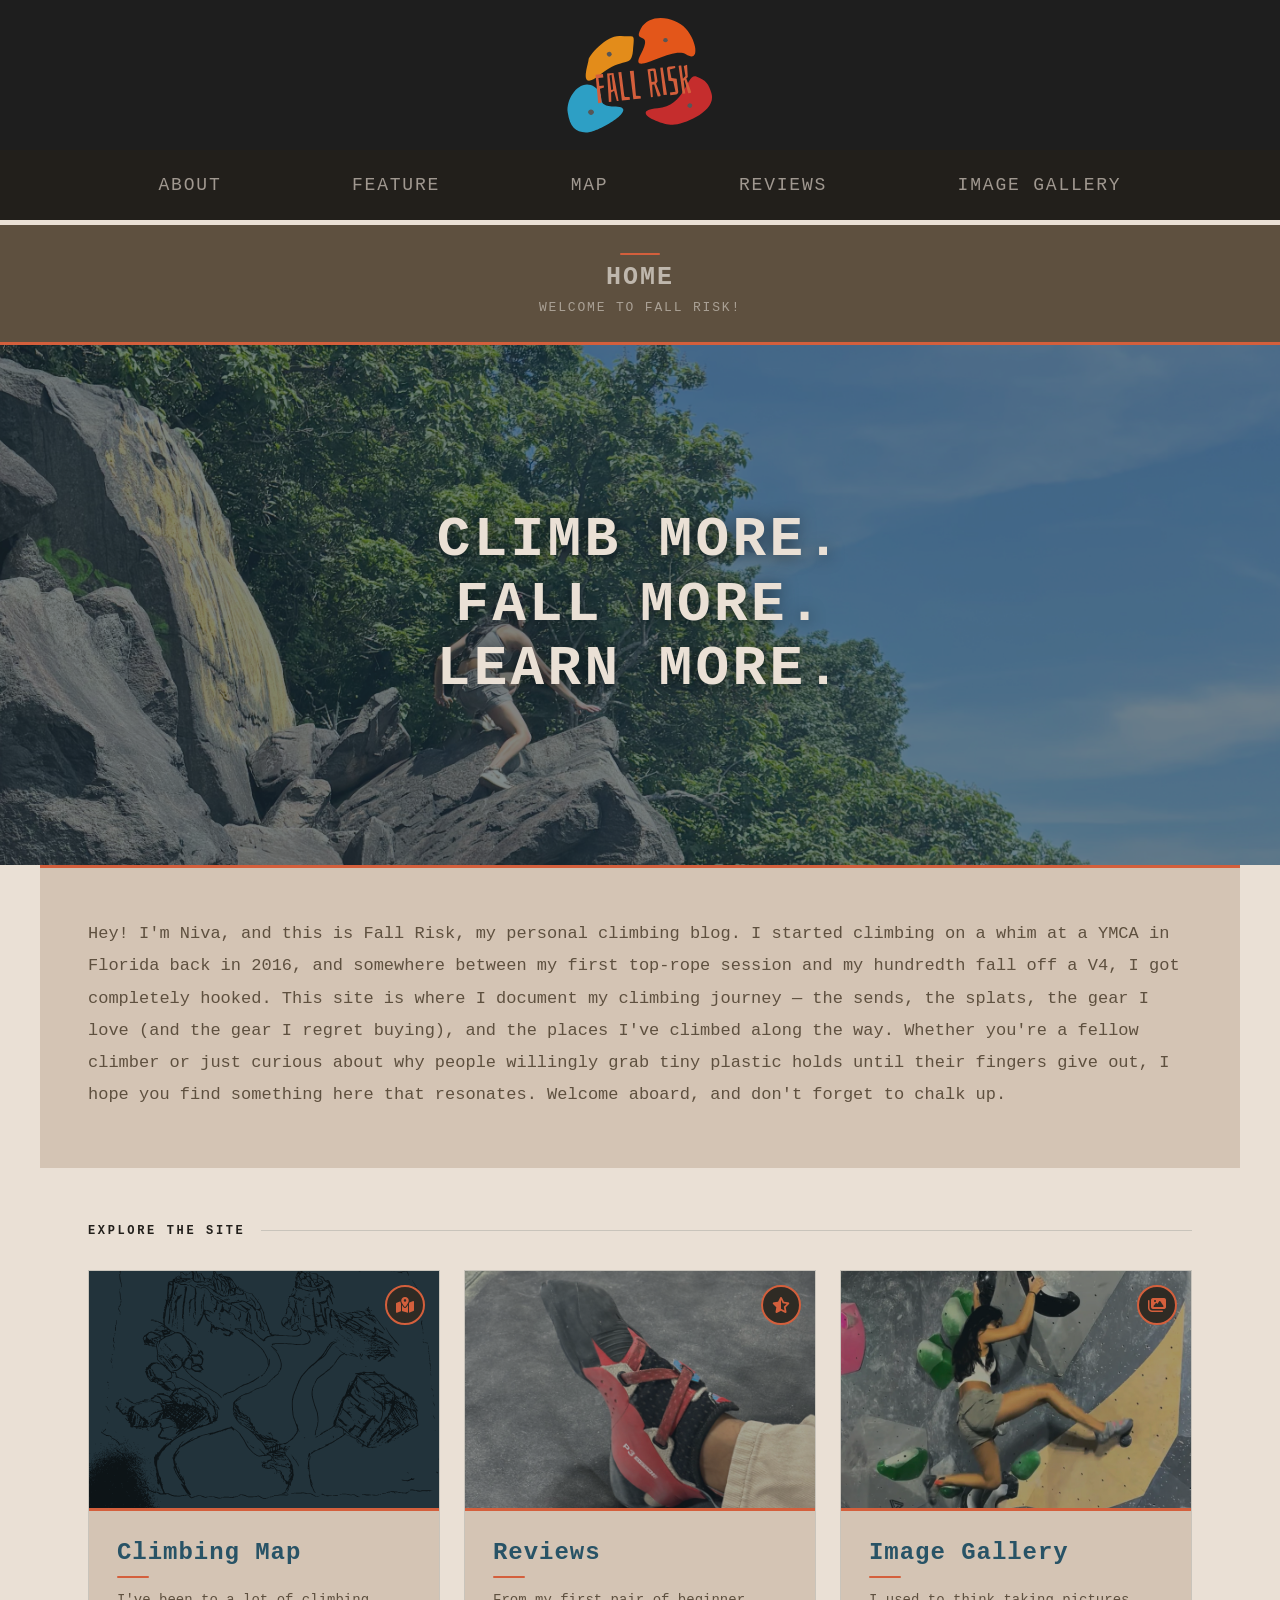
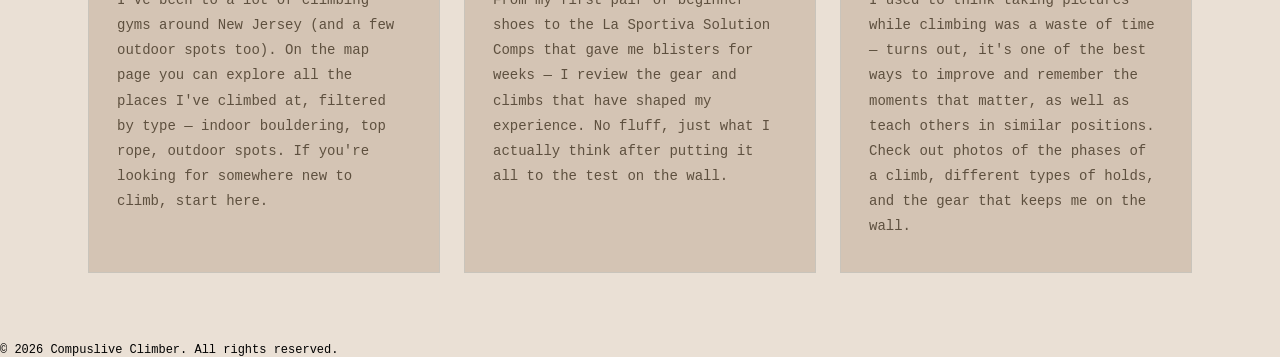
==== projectproject/index.html @ 40d9b735 "Convert embedded repo to normal folder" ====
<!DOCTYPE html>
<html lang="en">

<head>
    <meta charset="UTF-8" />
    <meta name="viewport" content="width=device-width, initial-scale=1.0" />
    <link rel="stylesheet" href="styles.css">
    <link rel="stylesheet" href="https://cdnjs.cloudflare.com/ajax/libs/font-awesome/6.5.1/css/all.min.css">
    <title>Fall Risk</title>
</head>

<body>
    <div class="page-top">

        <div class="block block-logo" style="grid-area: logo">
            <a href="index.html"><img src="imgs/Untitled.svg" alt="Logo" class="logo-img" /></a>
        </div>

        <nav class="nav-bar" style="grid-area: nav;">
            <div class="nav-links">
                <a class="nav-link" href="about.html">About</a>
                <a class="nav-link" href="feature.html">Feature</a>
                <a class="nav-link" href="map.html">Map</a>
                <a class="nav-link" href="reviews.html">Reviews</a>
                <a class="nav-link" href="imagegallery.html">Image Gallery</a>
            </div>
        </nav>

        <div class="block block-header" style="grid-area: header">
            <div class="header-rule"></div>
            <span class="title" style="font-size:25px; opacity:.7;">Home</span>
            <span class="subtitle">Welcome to Fall Risk!</span>
        </div>

    </div>

    <main>
        <section class="home-lead">
            <div class="lead-banner">
                <img src="imgs/homebanner.png" alt="Climbing banner — replace with your own image" />
                <div class="lead-overlay">
                    <h1 class="lead-primary">Climb More.<br>Fall More.<br>Learn More.</h1>
                </div>
            </div>

            <div class="lead-intro">
                <p>
                    Hey! I'm Niva, and this is Fall Risk, my personal climbing blog. I started climbing on a whim
                    at a YMCA in Florida back in 2016, and somewhere between my first top-rope session and my hundredth
                    fall off a V4, I got completely hooked. This site is where I document my climbing journey — the
                    sends,
                    the splats, the gear I love (and the gear I regret buying), and the places I've climbed along the
                    way.
                    Whether you're a fellow climber or just curious about why people willingly grab tiny plastic holds
                    until their fingers give out, I hope you find something here that resonates. Welcome aboard, and
                    don't forget to chalk up.
                </p>
            </div>
        </section>
        <section class="home-showcase">
            <div class="showcase-heading">Explore the Site</div>
            <div class="showcase-grid">

                <a href="map.html" class="showcase-card">
                    <div class="showcase-img-wrap">
                        <img src="imgs/map.svg" alt="Interactive climbing map preview" />
                        <span class="showcase-badge"><i class="fa-solid fa-map-location-dot"></i></span>
                    </div>
                    <div class="showcase-text">
                        <h3>Climbing Map</h3>
                        <div class="showcase-rule"></div>
                        <p>I've been to a lot of climbing gyms around New Jersey (and a few outdoor spots too). On
                            the map page you can explore all the places I've climbed at, filtered by type — indoor
                            bouldering, top rope, outdoor spots. If you're looking for somewhere new to climb, start
                            here.</p>
                    </div>
                </a>
                <a href="reviews.html" class="showcase-card">
                    <div class="showcase-img-wrap">
                        <img src="imgs/shoereview.jpg" alt="Climbing gear reviews preview" />
                        <span class="showcase-badge"><i class="fa-solid fa-star-half-stroke"></i></span>
                    </div>
                    <div class="showcase-text">
                        <h3>Reviews</h3>
                        <div class="showcase-rule"></div>
                        <p>From my first pair of beginner shoes to the La Sportiva Solution Comps that gave me blisters
                            for weeks — I review the gear and climbs that have shaped my experience. No
                            fluff, just what I actually think after putting it all to the test on the wall.</p>
                    </div>
                </a>
                <a href="imagegallery.html" class="showcase-card">
                    <div class="showcase-img-wrap">
                        <img src="imgs/group1-2.jpg" alt="Image gallery preview" />
                        <span class="showcase-badge"><i class="fa-solid fa-images"></i></span>
                    </div>
                    <div class="showcase-text">
                        <h3>Image Gallery</h3>
                        <div class="showcase-rule"></div>
                        <p>I used to think taking pictures while climbing was a waste of time — turns out, it's one of
                            the best ways to improve and remember the moments that matter, as well as teach others in
                            similar positions. Check out photos of the
                            phases of a climb, different types of holds, and the gear that keeps me on the wall.</p>
                    </div>
                </a>
            </div>
        </section>
    </main>
    <footer>
        <p>&copy; 2026 Compuslive Climber. All rights reserved.</p>
    </footer>
</body>

</html>
---- projectproject/styles.css ----
/*universal website stuff - colors and stuff*/
:root {
    --bg: #EAE0D5;
    --border: #c9c4bb;
    --label-color: #7a756c;
    --accent: #d45f3c;

    --block-title-bg: #221f1b;
    --block-logo-bg: #1E1E1E;
    --block-header-bg: #5e503f;
    --block-group-bg: #2F2B24;
    --block-image-bg: #22333B;
    --block-content-bg: #d4c4b4;
    --block-intro-bg: #d0beac57;

    --indoor-boulder: #d45f3c;
    --indoor-toprope: #285366;
    --outdoor-boulder: #7a5c2e;
    --outdoor-toprope: #4a6741;

    --font-mono: 'Courier New', Courier, monospace;
}

/*general*/
*,
*::before,
*::after {
    box-sizing: border-box;
    margin: 0;
    padding: 0;
}

html,
body {
    height: 100%;
}

body {
    background: var(--bg);
    font-family: var(--font-mono);
    font-size: 12px;
}

/* IMAGE GALLERY CSS */
/* grid layout mechanics */
.page {
    display: grid;
    min-height: 100vh;
    grid-template-columns: 1fr;
    grid-template-rows:
        150px
        /* logo */
        75px
        /* nav bar */
        120px
        /* header */
        auto
        /* gallery content wrapper */
        60px;
    /* footer*/

    grid-template-areas:
        "logo    "
        "nav     "
        "header  "
        "gallery "
        "footer  ";
}

.gallery-content {
    grid-area: gallery;
    display: flex;
    flex-direction: column;
    max-width: 1400px;
    width: 100%;
    margin: 0 auto;
}

.gallery-groups {
    display: grid;
    grid-template-columns: 1fr 1fr 1fr;
    min-height: 260px;
}

.gallery-content>.block {
    overflow: visible;
}

.gallery-content>.block-image {
    overflow: hidden;
}

/* section divider between the 3 gallery sections */
.section-divider {
    display: flex;
    align-items: center;
    gap: 16px;
    padding: 28px 48px;
    background: var(--block-group-bg);
    border-top: 3px solid var(--accent);
    border-bottom: 1px solid rgba(255, 255, 255, .07);
    margin-top: 10px;
}

.section-num {
    font-size: 32px;
    color: var(--accent);
    opacity: .7;
    font-family: var(--font-mono);
    line-height: 1;
}

.section-label {
    font-size: 18px;
    letter-spacing: .12em;
    text-transform: uppercase;
    color: #d0cbc4;
    font-family: var(--font-mono);
}

/*data table -- sec1*/
.block-data {
    background: var(--block-intro-bg);
    align-items: flex-start;
    border-top: 3px solid #22333B;
    padding: 30px 40px;
}

.chart-title {
    font-weight: bold;
    width: 100%;
    padding-left: 0px;
}

.chart-title h2 {
    font-size: 28px;
    color: var(--accent);
    font-family: var(--font-mono);
    letter-spacing: .06em;
    padding-bottom: 12px;
    padding-top: 12px;
}

.holdbar {
    width: 100%;
    padding: 24px 30px;
    background-color: rgba(34, 31, 27, 0.069);
    align-items: center;
    border-top: var(--accent) 3px solid;
    border-top-left-radius: 5px;
    border-top-right-radius: 5px;
}

.data-section {
    width: 100%;
    padding-top: 30px;
}

.phase-chart {
    display: flex;
    flex-direction: column;
    gap: 10px;
}

.phase-row {
    display: grid;
    grid-template-columns: 100px 1fr;
    align-items: flex-start;
    justify-content: flex-start;
    gap: 10px;
}

.phase-label {
    font-size: 15px;
    letter-spacing: .1em;
    text-transform: uppercase;
    padding-top: 3px;
    color: #5e503f;
    text-align: right;
}

.bar-group {
    display: flex;
    flex-direction: column;
    gap: 3px;
}

.bar-wrap {
    display: flex;
    align-items: center;
    gap: 12px;
}

.bar-tag {
    font-size: 13px;
    letter-spacing: .1em;
    text-transform: uppercase;
    width: 60px;
    flex-shrink: 0;
}

.bar-tag.mental {
    color: #285366;
    font-weight: bold;
}

.bar-tag.physical {
    color: var(--accent);
    font-weight: bold;
}

.bar-track {
    flex: 1;
    height: 22px;
    background: rgba(94, 80, 63, 0.219);
    border-radius: 2px;
    overflow: hidden;
}

.bar {
    height: 100%;
    width: var(--w);
    border-radius: 2px;
}

.bar-mental {
    background: #285366;
}

.bar-physical {
    background: var(--accent);
}

.bar-val {
    font-size: 15px;
    color: #a09890;
    width: 36px;
    text-align: right;
    flex-shrink: 0;
    font-weight: bold;
}

.chart-legend {
    display: flex;
    align-items: center;
    gap: 14px;
    margin-top: 12px;
    font-size: 15px;
    letter-spacing: .12em;
    text-transform: uppercase;
    color: #7a756c;
    font-weight: bold;
    padding-top: 24px;
}

.legend-dot {
    width: 10px;
    height: 10px;
    border-radius: 1px;
    display: inline-block;
}

.mental-dot {
    background: #285366;
}

.physical-dot {
    background: var(--accent);
}

/*table -- sec2*/
.holdtable {
    width: 100%;
    padding: 24px 30px;
    background-color: rgba(34, 31, 27, 0.069);
    border-top: var(--accent) 3px solid;
    display: grid;
    grid-template-columns: repeat(auto-fit, minmax(220px, 1fr));
    align-items: stretch;
    gap: 14px;
    border-top-left-radius: 5px;
    border-top-right-radius: 5px;
}

.table-cards {
    width: 100%;
    display: flex;
    flex-direction: column;
    box-shadow: -3px 3px 0px #22333b4a;
    overflow: hidden;
}

.card-title {
    font-size: 15px;
    font-weight: bold;
    padding: 12px 14px;
    letter-spacing: .18em;
    text-transform: uppercase;
    color: #faebdb;
    background-color: #285366;
    border-bottom: 3px solid var(--accent);
    flex-shrink: 0;
}

.card-content {
    padding: 12px;
    display: flex;
    flex-direction: column;
    flex: 1;
    background-color: #faebdb;
}

.card-desc {
    font-style: italic;
    font-size: 14px;
    color: #5e503f;
    line-height: 1.7;
    min-height: 72px;
    flex-shrink: 0;
    padding-bottom: 12px;
    margin-bottom: 12px;
    border-bottom: 1px dashed #d45f3c80;
}

.card-content table {
    width: 100%;
    border-collapse: collapse;
}

.card-content tr {
    border-bottom: 1px solid #5e503f18;
}

.card-content tr:last-child {
    border-bottom: none;
}

.card-content table tr td:nth-child(odd) {
    padding: 7px 10px 7px 0;
    color: var(--accent);
    font-size: 12px;
    letter-spacing: .14em;
    text-transform: uppercase;
    font-weight: bold;
    vertical-align: top;
    width: 38%;
}

.card-content tr td:nth-child(even) {
    padding: 7px 0;
    font-size: 14px;
    color: #285366;
    font-weight: bold;
    vertical-align: top;
    line-height: 1.5;
}

.card-content tr:hover {
    background-color: #2853660c;
}

/*data 3*/
.gear-compare {
    padding-top: 30px;
    width: 100%;
    overflow-x: auto;
    border-radius: 2px;
}

.gear-table {
    width: 100%;

    border-collapse: collapse;
    table-layout: fixed;
}

.gear-table thead tr {
    background: rgba(34, 31, 27, .08);
}

.gear-col-head {
    font-size: 15px;
    letter-spacing: .14em;
    text-transform: uppercase;
    color: #5e503f;
    padding: 10px 12px;
    border-left: 1px solid var(--border);
    border-bottom: 1px solid var(--border);
    font-weight: bold;
    text-align: left;
}

.gear-col-head:first-child {
    border-left: none;
    width: 90px;
}

.gear-table tbody tr {
    border-bottom: 1px solid var(--border);
}

.gear-table tbody tr:last-child {
    border-bottom: none;
}

.gear-attr {
    font-size: 15px;
    letter-spacing: .1em;
    text-transform: uppercase;
    color: #7a756c;
    padding: 10px 12px;
    background: rgba(34, 31, 27, .04);
    vertical-align: middle;
    width: 130px;
    font-weight: bold;
}

.gear-cell {
    padding: 10px 12px;
    border-left: 1px solid var(--border);
    vertical-align: middle;
}

.accent-col {
    background: #d45f3c23;
}

.dot-scale {
    display: flex;
    gap: 3px;
    align-items: center;
}

.dot-scale .fa-solid {
    color: var(--accent);
    font-size: 10px;
}

.dot-scale .fa-regular {
    color: #5e503f40;
    font-size: 10px;
}

.gear-text {
    font-size: 14px;
    letter-spacing: .06em;
    color: #5e503f;
    font-weight: bold;
}

/* general block fromatting -- grid  */
.block {
    display: flex;
    flex-direction: column;
    align-items: center;
    justify-content: center;
    gap: 8px;
    position: relative;
    overflow: hidden;
}

.block .subtitle {
    font-size: 13px;
    letter-spacing: .14em;
    text-transform: uppercase;
    opacity: .55;
}

.block .title {
    font-size: 13px;
    letter-spacing: .08em;
    text-transform: uppercase;
    font-weight: bold;
}

/* universal nav bar -- ALL PAGES */
.nav-bar {
    background: var(--block-title-bg);
    color: #e8e3dc;
    display: flex;
    align-items: center;
    justify-content: center;
    padding: 0 28px;
    height: 70px;
    border-bottom: 2px;
    font-family: var(--font-mono);
    font-size: 18px;
    letter-spacing: .10em;
    text-transform: uppercase;
}

.nav-bar .nav-links {
    display: flex;
    width: 100%;
    justify-content: space-evenly;
}

.nav-bar .nav-link {
    color: #a09890;
    text-decoration: none;
    transition: color .15s;
}

.nav-bar .nav-link:hover {
    color: var(--accent);
}

/* logo -- ALL PAGES*/
.block-logo {
    background: var(--block-logo-bg);
}

.block-logo a {
    display: flex;
    align-items: center;
    justify-content: center;
    width: 100%;
    height: 100%;
}

.logo-img {
    width: 12%;
    height: auto;
}

/* header -- ALL PAGES */
.block-header {
    background: var(--block-header-bg);
    color: #e8e3dc;
    border-bottom: 3px solid var(--accent);
}

.header-rule {
    width: 40px;
    height: 2px;
    background: var(--accent);
    border-radius: 1px;
}


/* Block formating for IMAGE GALLERY PAGE */

.block-group {
    background: var(--block-group-bg);
    color: #d0cbc4;
    cursor: pointer;
    transition: background .2s;
}

.block-group:hover {
    background: #504b47;
}

.group-num {
    font-size: 36px;
    line-height: 1;
    color: var(--accent);
    opacity: .7;
}

.group-container {
    position: relative;
    text-align: center;
    border-right: 2px solid #504b47;
}

.group-container img {
    width: 100%;
    height: 100%;
    min-height: 0;
    min-width: 0;
    object-fit: cover;
    display: block;
    opacity: 18%;
}

.block-group a:visited {
    color: inherit;
}

.block-group a:link {
    color: inherit;
}

.centered {
    position: absolute;
    font-size: 26px;
    line-height: 1;
    top: 50%;
    left: 50%;
    transform: translate(-50%, -50%);
}

.block-intro {
    background-color: var(--block-intro-bg);
    align-items: flex-start;
    justify-content: center;
    padding: 36px 48px;
    gap: 14px;
    border-bottom: 2px solid var(--border);
    overflow-wrap: break-word;
    word-wrap: break-word;
}

.block-intro h2 {
    font-size: 28px;
    color: var(--accent);
    font-family: var(--font-mono);
    letter-spacing: .06em;
}

.block-intro p {
    font-size: 17px;
    line-height: 1.85;
    color: #285366;
    max-width: 100%;
}

/* imgs for IMAGE GALLERY -- BUT trying to keep it consistent in all pages */
.block-image {
    background: var(--block-image-bg);
    border-top: 4px solid var(--block-image-bg);
    border-right: 4px solid var(--block-image-bg);
    border-left: 4px solid var(--block-image-bg);

}

.img-wrap {
    position: relative;
    overflow: hidden;
    min-height: 0;
    min-width: 0;
}

.img-caption {
    position: absolute;
    bottom: 0;
    left: 0;
    right: 0;
    background: rgba(34, 31, 27, 0.80);
    color: #eae0d5;
    font-size: 13px;
    letter-spacing: .12em;
    text-transform: uppercase;
    padding: 10px 14px;
    transition: opacity .3s;
}

.img-wrap:hover .img-caption {
    opacity: 0;
}

.img-grid {
    display: grid;
    width: 100%;
    height: 100%;
    grid-template-columns: 1fr 1fr;
    grid-template-rows: 1fr 1fr;
    gap: 4px;
}

.img-grid img {
    width: 100%;
    height: 100%;
    min-height: 0;
    min-width: 0;
    object-fit: cover;
    opacity: 60%;
    display: block;
}

.img-grid img:hover {
    opacity: 95%;
}

/* content - IMG GALLERY */
.block-content {
    background: var(--block-content-bg);
    color: #3a3632;
    align-items: flex-start;
    justify-content: flex-start;
    padding: 32px 48px;
    gap: 16px;
    border-top: 3px solid var(--accent);
    opacity: .90;
    overflow-wrap: break-word;
    word-wrap: break-word;
}

.block-content h3 {
    font-size: 30px;
    color: #285366;
}

.block-content p {
    font-size: 16px;
    color: #5e503f;
    line-height: 1.85;
    font-weight: 500;
    max-width: 100%;
}


/* page header grid -- TO ADD TO ALL PAGES */
.page-top {
    display: grid;
    grid-template-columns: 1fr 1fr 1fr;
    grid-template-rows: 150px 75px 120px;
    grid-template-areas:
        "logo  logo  logo"
        "nav   nav   nav"
        "header header header";
}

.pagefooter {
    grid-template-columns: 1fr;
    grid-template-rows: 75px;
    grid-template-areas:
        "footer"

}

/* REVIEWS PAGE FORMATING  */

.page-wrapper {
    max-width: 1200px;
    margin: 0 auto;
    padding: 40px 40px 80px;
    background: var(--bg);
    font-family: var(--font-mono);
}

.reviews-grid {
    display: grid;
    grid-template-columns: 2fr 1fr;
    gap: 40px;
    align-items: start;
}

/* Main Column Stuff -- REVIEWS PAGE  */
.page-intro {
    border-bottom: 3px solid var(--accent);
    padding-bottom: 20px;
    margin-bottom: 30px;
}

.page-intro h1 {
    font-size: 55px;
    color: var(--block-header-bg);
    letter-spacing: .08em;
    text-transform: uppercase;
}

.page-intro .page-description {
    font-size: 18px;
    color: #5e503f;
    margin-top: 8px;
    letter-spacing: .05em;
}

/* Review page specific nav -  */
.page-nav {
    background: var(--block-group-bg);
    color: #d0cbc4;
    padding: 16px 24px;
    margin-bottom: 50px;
    border-left: 4px solid var(--accent);
}

.page-nav p {
    font-size: 10px;
    letter-spacing: .18em;
    text-transform: uppercase;
    color: #a09890;
    margin-bottom: 10px;
}

.page-nav ul {
    list-style: none;
    display: flex;
    flex-direction: column;
    gap: 6px;
}

.page-nav ul li a {
    color: #d0cbc4;
    text-decoration: none;
    font-size: 17px;
    letter-spacing: .04em;
    transition: color .15s;
}

.page-nav ul li a:visited {
    color: #d0cbc4;
}

.page-nav ul li a:hover {
    color: var(--accent);
}

/* content */
.review {
    background: var(--block-content-bg);
    padding: 36px 40px;
    margin-bottom: 50px;
    border-top: 4px solid var(--accent);
    opacity: .92;
}

.review h1 {
    font-size: 22px;
    color: #285366;
    line-height: 1.4;
    margin-bottom: 14px;
    letter-spacing: .03em;
}

.review h3 {
    font-size: 23px;
    color: #285366;
    margin: 20px 0 8px;
    border-bottom: 2px solid var(--accent);
    padding-bottom: 4px;
    display: inline-block;
}

.review h4 {
    font-size: 17px;
    letter-spacing: .14em;
    text-transform: uppercase;
    font-weight: bolder;
    color: var(--block-header-bg);
    margin: 20px 0 6px;
}

.review p {
    font-size: 16px;
    color: #5e503f;
    line-height: 1.9;
    font-weight: 500;
    margin-bottom: 10px;
}

/* meta byline stuff -- SPECIFC TO REVIEWS PAGE */
.review-meta {
    display: flex;
    gap: 20px;
    align-items: center;
    margin-bottom: 14px;
    font-size: 13px;
    letter-spacing: .12em;
    text-transform: uppercase;
    color: var(--block-title-bg);
    flex-wrap: wrap;
}

.review-meta .category {
    background: var(--block-group-bg);
    color: white;
    padding: 3px 10px;
    font-size: 9px;
    letter-spacing: .15em;
    font-weight: bold;
}

.review-meta .byline a {
    color: var(--accent);
    text-decoration: none;
    font-weight: bold;
}

.review-meta .byline a:visited {
    color: #285366;
}

.review-meta .byline a:hover {
    color: var(--accent);
}

.review-meta .pub-date {
    color: var(--block-title-bg);
}

/* rating  -- NEED TO FIX REPLACE WITH ICONS -- PLACE HOLDER*/
.star-rating {
    display: flex;
    align-items: center;
    gap: 10px;
    margin-bottom: 20px;
}

.star-rating .stars {
    font-size: 20px;
    color: var(--accent);
    letter-spacing: 2px;
}

.star-rating .rating-label {
    font-size: 14px;
    letter-spacing: .14em;
    color: #5e503f;
}

/* image - need to fix lols  */
.review figure {
    margin: 20px 0 24px;
}

.review-image {
    width: 100%;
    height: 400px;
    object-fit: cover;
    display: block;
    opacity: 85%;
    border-top: 3px solid var(--block-image-bg);
}

.review figure figcaption {
    font-size: 13px;
    letter-spacing: .1em;
    color: #63584d;
    padding: 8px 0;
    border-bottom: 1px solid var(--border);
    font-style: italic;
}

.back-to-top {
    display: inline-block;
    font-size: 10px;
    letter-spacing: .18em;
    text-transform: uppercase;
    color: #a09890;
    text-decoration: none;
    border-bottom: 1px solid var(--border);
    padding-bottom: 2px;
    transition: color .15s, border-color .15s;
}

.back-to-top:visited {
    color: #a09890;
}

.back-to-top:hover {
    color: var(--accent);
    border-color: var(--accent);
}

/*  Side bar stuff -- NEED TO FIX, MAKE BIGGER?? */
.sidebar {
    position: sticky;
    top: 20px;
    display: flex;
    flex-direction: column;
    gap: 24px;
}

.sidebar-block {
    background: var(--block-content-bg);
    border-top: 4px solid var(--accent);
    padding: 20px;
    opacity: .92;
    font-weight: 500;
}

.sidebar-block h4 {
    font-size: 13px;
    letter-spacing: .18em;
    text-transform: uppercase;
    color: var(--block-title-bg);
    font-weight: bold;
    margin-bottom: 14px;
    padding-bottom: 8px;
    border-bottom: 1px solid var(--border);
}

.sidebar-recent-item {
    display: flex;
    flex-direction: column;
    gap: 4px;
    padding: 10px 0;
    border-bottom: 1px solid var(--border);
    text-decoration: none;
}

.sidebar-recent-item:last-child {
    border-bottom: none;
}

.sidebar-recent-item:visited .item-title {
    color: #285366;
}

.sidebar-recent-item:hover .item-title {
    color: var(--accent);
}

.sidebar-recent-item .item-category {
    font-size: 12px;
    letter-spacing: .15em;
    text-transform: uppercase;
    color: var(--accent);
    font-weight: bold;
}

.sidebar-recent-item .item-title {
    font-size: 16px;
    color: #285366;
    line-height: 1.4;
    transition: color .15s;
}

.sidebar-recent-item .item-date {
    font-size: 12px;
    color: var(--block-title-bg);
    letter-spacing: .08em;
}

.sidebar-stars {
    color: var(--accent);
    font-size: 16px;
    letter-spacing: 2px;
}

/* tag cloud / category filter -- MIGHT REMOVE */
.sidebar-tags {
    display: flex;
    flex-wrap: wrap;
    gap: 8px;
    margin-top: 4px;
}

.sidebar-tag {
    background: var(--block-group-bg);
    color: white;
    font-size: 9px;
    font-weight: bold;
    letter-spacing: .12em;
    text-transform: uppercase;
    padding: 4px 10px;
    text-decoration: none;
    transition: background .15s, color .15s;
}

.sidebar-tag:hover {
    background: #504b47;
    color: var(--accent);
}


/*ABOUT PAGE FORMATTING*/
.about-wrapper {
    max-width: 1100px;
    margin: 0 auto;
    padding: 60px 40px 100px;
}

/* bio cards */
.bio-heading {
    font-size: 12px;
    letter-spacing: .22em;
    text-transform: uppercase;
    color: var(--block-title-bg);
    font-weight: bold;
    margin-bottom: 30px;
    display: flex;
    align-items: center;
    gap: 16px;
}

.bio-heading::after {
    content: '';
    flex: 1;
    height: 1px;
    background: var(--border);
}

.bio-grid {
    display: grid;
    grid-template-columns: 1fr 1fr;
    gap: 20px;
    margin-bottom: 70px;
}

.bio-card {
    display: flex;
    flex-direction: column;
    border: 1px solid var(--border);
    overflow: hidden;
}

.bio-img-block {
    background: var(--block-image-bg);
    height: 300px;
    position: relative;
    overflow: hidden;
    border-bottom: 3px solid var(--accent);
}

.bio-img-block img {
    width: 100%;
    height: 100%;
    object-fit: cover;
    display: block;
}

.bio-label {
    position: absolute;
    top: 12px;
    left: 12px;
    font-size: 13px;
    letter-spacing: .2em;
    text-transform: uppercase;
    color: #EAE0D5;
    background: #221f1bec;
    padding: 4px 10px;
}

.bio-text-block {
    background: var(--block-content-bg);
    padding: 28px 30px;
    display: flex;
    flex-direction: column;
    gap: 12px;
    flex: 1;
}

.bio-tag {
    font-size: 10px;
    letter-spacing: .2em;
    text-transform: uppercase;
    color: var(--accent);
}

.bio-name {
    font-size: 29px;
    color: var(--teal);
    letter-spacing: .04em;
    line-height: 1.1;
}

.bio-rule {
    width: 28px;
    height: 2px;
    background: var(--accent);
    border-radius: 1px;
}

.bio-text-block p {
    font-size: 14px;
    color: #5e503f;
    line-height: 1.8;
    font-weight: 500;
}

.bio-stats {
    display: flex;
    gap: 20px;
    padding-top: 12px;
    border-top: 1px solid var(--border);
    margin-top: auto;
    flex-wrap: wrap;
}

.bio-stat {
    display: flex;
    flex-direction: column;
    gap: 2px;
}

.stat-val {
    font-size: 21px;
    color: var(--accent);
    letter-spacing: .04em;
}

.stat-label {
    font-size: 9px;
    letter-spacing: .15em;
    text-transform: uppercase;
    color: var(--block-title-bg);
    font-weight: bold;
}

/* zig zaggy timeline -- replace holds with IMAGES */
.timeline-section {
    position: relative;
}

.timeline-heading {
    font-size: 12px;
    letter-spacing: .22em;
    text-transform: uppercase;
    color: var(--block-title-bg);
    font-weight: bold;
    margin-bottom: 48px;
    display: flex;
    align-items: center;
    gap: 16px;
}

.timeline-heading::after {
    content: '';
    flex: 1;
    height: 1px;
    background: var(--border);
}

.climb-wall {
    position: relative;
    width: 100%;
}

.climb-rope {
    position: absolute;
    top: 0;
    left: 0;
    width: 100%;
    height: 100%;
    pointer-events: none;
    z-index: 0;
}

/* timeline cards */
.climb-event {
    position: relative;
    display: flex;
    align-items: flex-start;
    margin-bottom: 56px;
    z-index: 1;
}

.climb-event.left {
    justify-content: flex-start;
}

.climb-event.right {
    justify-content: flex-end;
}

/* FOR THE ZIGZAGS  */
.climb-event.left .hold-col {
    margin-left: 10%;
}

.climb-event.right .hold-col {
    margin-right: 10%;
}

.hold {
    width: 48px;
    height: 48px;
    border-radius: 50% 40% 60% 35% / 45% 55% 35% 50%;
    background: var(--block-group-bg);
    border: 3px solid var(--accent);
    box-shadow: 0 0 0 4px var(--bg), 0 0 0 5px var(--border);
    transition: background .2s, transform .25s;
    cursor: default;
}

.hold:hover {
    background: var(--accent) !important;
    transform: scale(1.2) rotate(-8deg);
}


.event-connector {
    height: 2px;
    background: var(--border);
    flex-shrink: 0;
    margin-top: 23px;
    width: 28px;
}

.event-content {
    background: var(--block-content-bg);
    border-top: 3px solid var(--accent);
    padding: 24px 28px;
    display: flex;
    flex-direction: column;
    gap: 10px;
    max-width: 440px;
    flex: 1;
}

.event-year {
    font-size: 12px;
    letter-spacing: .2em;
    text-transform: uppercase;
    color: var(--accent);
}

.event-title {
    font-size: 21px;
    color: var(--teal);
    letter-spacing: .04em;
    line-height: 1.2;
}

.event-body {
    font-size: 14px;
    color: #5e503f;
    line-height: 1.8;
    font-weight: 500;
}

.grade-badge {
    display: inline-flex;
    align-items: center;
    background: var(--block-group-bg);
    color: white;
    font-weight: bold;
    font-size: 10px;
    letter-spacing: .15em;
    text-transform: uppercase;
    padding: 4px 12px;
    margin-top: 4px;
    align-self: flex-start;
}


/*MAP PAGE FORMATTING*/

.map-area {
    grid-area: map;
    background: var(--bg);
    position: relative;
    min-height: 600px;
    border-bottom: 3px solid var(--accent);
    overflow: hidden;
}

.map-svg {
    width: 100%;
    height: auto;
}

.map-wrapper {
    display: grid;
    grid-template-columns: 280px 1fr;
    grid-template-rows: 1fr auto;
    grid-template-areas:
        "sidebar  map"
        "sidebar  location-cards";
    min-height: calc(100vh - 345px);
}

/* ── SIDEBAR ── */
.map-sidebar {
    grid-area: sidebar;
    background: var(--block-group-bg);
    border-right: 3px solid var(--accent);
    display: flex;
    flex-direction: column;
    gap: 0;
    overflow-y: auto;

    position: sticky;
    top: 0;
    height: 100vh;
}

.sidebar-section {
    padding: 24px 22px;
    border-bottom: 1px solid rgba(255, 255, 255, .07);
}

.sidebar-section-title {
    font-size: 14px;
    letter-spacing: .22em;
    text-transform: uppercase;
    color: #d0cbc4;
    margin-bottom: 16px;
}

/* legend items */
.legend-list {
    display: flex;
    flex-direction: column;
    gap: 10px;
}

.legend-item {
    display: flex;
    align-items: center;
    gap: 10px;
    cursor: pointer;
    transition: opacity .2s;
}

.legend-item:hover {
    opacity: .7;
}

.legend-pin {
    width: 22px;
    height: 22px;
    border-radius: 50% 50% 50% 0;
    transform: rotate(-45deg);
    flex-shrink: 0;
    border: 2px solid rgba(255, 255, 255, .15);
}

a.legend-item {
    text-decoration: none;
}

.legend-pin.indoor-boulder {
    background: var(--indoor-boulder);
}

.legend-pin.indoor-toprope {
    background: var(--indoor-toprope);
}

.legend-pin.outdoor-boulder {
    background: var(--outdoor-boulder);
}

.legend-pin.outdoor-toprope {
    background: var(--outdoor-toprope);
}

.legend-text {
    font-size: 15px;
    letter-spacing: .1em;
    text-transform: uppercase;
}

.legend-item.indoor-boulder .legend-text {
    color: #ff8866;
}

.legend-item.indoor-toprope .legend-text {
    color: #85d4ff;
}

.legend-item.outdoor-boulder .legend-text {
    color: #e8ba6f;
}

.legend-item.outdoor-toprope .legend-text {
    color: #a8e899;
}

.sidebar-blurb {
    font-size: 16px;
    color: #d0cbc4;
    line-height: 1.8;
}

/* ── LOCATION CARDS ── */
.location-cards {
    grid-area: location-cards;
    display: grid;
    grid-template-columns: repeat(2, 1fr);
    border-top: 1px solid var(--border);
}

.location-card {
    padding: 28px 26px;
    border-right: 1px solid var(--border);
    display: flex;
    flex-direction: column;
    gap: 12px;
    background: var(--block-content-bg);
    transition: background .2s;
}

.location-card:last-child {
    border-right: none;
}

.location-card.indoor-boulder.hovered {
    background: #dac0a0;
}

.location-card.indoor-toprope.hovered {
    background: #b8cdd6;
}

.location-card.outdoor-boulder.hovered {
    background: #d4c09a;
}

.location-card.outdoor-toprope.hovered {
    background: #b8d0b4;
}

.location-card-top {
    display: flex;
    align-items: center;
    gap: 10px;
}

.card-pin {
    width: 18px;
    height: 18px;
    border-radius: 50% 50% 50% 0;
    transform: rotate(-45deg);
    flex-shrink: 0;
    border: 2px solid rgba(255, 255, 255, .2);
}

.card-pin.indoor-boulder {
    background: var(--indoor-boulder);
}

.card-pin.indoor-toprope {
    background: var(--indoor-toprope);
}

.card-pin.outdoor-boulder {
    background: var(--outdoor-boulder);
}

.card-pin.outdoor-toprope {
    background: var(--outdoor-toprope);
}

.card-type {
    font-size: 12px;
    letter-spacing: .18em;
    text-transform: uppercase;
}

.indoor-boulder .card-type {
    color: var(--indoor-boulder);
}

.indoor-toprope .card-type {
    color: var(--teal);
}

.outdoor-boulder .card-type {
    color: var(--outdoor-boulder);
}

.outdoor-toprope .card-type {
    color: var(--outdoor-toprope);
}

.mc-title {
    font-size: 24px;
    color: #3a3632;
    letter-spacing: .03em;
    line-height: 1.2;
}

.card-rule {
    width: 24px;
    height: 2px;
    border-radius: 1px;
    flex-shrink: 0;
}

.indoor-boulder .card-rule {
    background: var(--indoor-boulder);
}

.indoor-toprope .card-rule {
    background: var(--teal);
}

.outdoor-boulder .card-rule {
    background: var(--outdoor-boulder);
}

.outdoor-toprope .card-rule {
    background: var(--outdoor-toprope);
}

.card-body {
    font-size: 16px;
    color: #5e503f;
    line-height: 1.8;
    font-weight: 500;
}

.card-tag {
    display: inline-flex;
    font-size: 10px;
    letter-spacing: .14em;
    text-transform: uppercase;
    padding: 3px 8px;
    color: #d0cbc4;
    background: var(--block-group-bg);
    align-self: flex-start;
    margin-top: auto;
    font-weight: bold;
}

path.indoor-boulder.hovered {
    filter: drop-shadow(0 0 6px #e2a997) drop-shadow(0 0 18px #e2a997) drop-shadow(0 0 35px #e2a997);
    stroke-opacity: 1;
    cursor: pointer
}

a:hover .indoor-boulder {
    filter: drop-shadow(0 0 6px #e2a997) drop-shadow(0 0 18px #e2a997) drop-shadow(0 0 35px #e2a997);
    stroke-opacity: 1;
    cursor: pointer;
}

a:hover .inb-title {
    filter: brightness(1.6) drop-shadow(0 0 4px #cde7f4);
    font-size: 26px
}

a:hover .indoor-toprope {
    filter: drop-shadow(0 0 6px #5f90a5d3) drop-shadow(0 0 18px #5f90a5d3) drop-shadow(0 0 35px #5f90a5d3);
    stroke-opacity: 1;
    cursor: pointer;
}

a:hover .int-title {
    filter: brightness(1.6) drop-shadow(0 0 4px #5f90a5d3);
    font-size: 26px
}

a:hover .outdoor-toprope {
    filter: drop-shadow(0 0 6px #87ab7ca4) drop-shadow(0 0 18px #87ab7ca4) drop-shadow(0 0 35px #87ab7ca4);
    stroke-opacity: 1;
    cursor: pointer;
}

a:hover .outt-title {
    filter: brightness(1.6) drop-shadow(0 0 4px #87ab7ca4);
    font-size: 26px
}

a:hover .outdoor-boulder {
    filter: drop-shadow(0 0 6px #9d8054) drop-shadow(0 0 18px #9d8054) drop-shadow(0 0 35px #9d8054);
    stroke-opacity: 1;
    cursor: pointer;
}

a:hover .outb-title {
    filter: brightness(1.6) drop-shadow(0 0 4px #9d8054);
    font-size: 26px
}

path.indoor-toprope.hovered {
    stroke-width: 13;
    filter: brightness(1.3);
    filter: drop-shadow(0 0 6px #5f90a5d3) drop-shadow(0 0 18px #5f90a5d3) drop-shadow(0 0 35px #5f90a5d3);
    stroke-opacity: 1;
    cursor: pointer;
}


path.outdoor-boulder.hovered {
    stroke-width: 13;
    filter: brightness(1.3);
    filter: drop-shadow(0 0 6px #9d8054) drop-shadow(0 0 18px #9d8054) drop-shadow(0 0 35px #9d8054);
    stroke-opacity: 1;
    cursor: pointer;
}

path.outdoor-toprope.hovered {
    stroke-width: 13;
    filter: brightness(1.3);
    filter: drop-shadow(0 0 6px #87ab7ca4) drop-shadow(0 0 18px #87ab7ca4) drop-shadow(0 0 35px #87ab7ca4);
    stroke-opacity: 1;
    cursor: pointer;
}

text.indoor-boulder.hovered,
text.indoor-toprope.hovered,
text.outdoor-boulder.hovered,
text.outdoor-toprope.hovered {
    filter: brightness(1.6) drop-shadow(0 0 4px #cde7f4);
    font-size: 26px;
}

path,
text {
    transition: filter 0.2s, stroke-width 0.2s;
}

.location-card.indoor-boulder.active {
    background: #dac0a0;
}

.location-card.indoor-toprope.active {
    background: #b8cdd6;
}

.location-card.outdoor-boulder.active {
    background: #d4c09a;
}

.location-card.outdoor-toprope.active {
    background: #b8d0b4;
}

path.indoor-toprope.active {
    stroke-width: 13;
    filter: brightness(1.3);
    filter: drop-shadow(0 0 6px #5f90a5d3) drop-shadow(0 0 18px #5f90a5d3) drop-shadow(0 0 35px #5f90a5d3);
    stroke-opacity: 1;
    cursor: pointer;
}

path.indoor-boulder.active {
    filter: drop-shadow(0 0 6px #e2a997) drop-shadow(0 0 18px #e2a997) drop-shadow(0 0 35px #e2a997);
    stroke-opacity: 1;
    cursor: pointer
}

path.outdoor-boulder.active {
    stroke-width: 13;
    filter: brightness(1.3);
    filter: drop-shadow(0 0 6px #9d8054) drop-shadow(0 0 18px #9d8054) drop-shadow(0 0 35px #9d8054);
    stroke-opacity: 1;
    cursor: pointer;
}

path.outdoor-toprope.active {
    stroke-width: 13;
    filter: brightness(1.3);
    filter: drop-shadow(0 0 6px #87ab7ca4) drop-shadow(0 0 18px #87ab7ca4) drop-shadow(0 0 35px #87ab7ca4);
    stroke-opacity: 1;
    cursor: pointer;
}

text.active {
    filter: brightness(1.6) drop-shadow(0 0 4px #cde7f4);
    font-size: 26px;

}

/* RESPONSIVE MAP LAYOUT */
@media (max-width: 1024px) {
    .map-wrapper {
        grid-template-columns: 250px 1fr;
    }

    .map-area {
        min-height: 500px;
    }
}

@media (max-width: 768px) {
    .map-wrapper {
        grid-template-columns: 220px 1fr;
        grid-template-rows: auto 1fr auto;
        grid-template-areas:
            "sidebar  map"
            "sidebar  map"
            "sidebar  location-cards";
    }

    .map-sidebar {
        height: auto;
        position: static;
        overflow-y: visible;
        border-bottom: 3px solid var(--accent);
    }

    .map-area {
        min-height: 400px;
    }

    .location-cards {
        grid-template-columns: repeat(2, 1fr);
    }
}

@media (max-width: 600px) {
    .map-wrapper {
        grid-template-columns: 1fr;
        grid-template-rows: auto auto auto;
        grid-template-areas:
            "sidebar"
            "map"
            "location-cards";
    }

    .map-sidebar {
        border-right: none;
        border-bottom: 3px solid var(--accent);
    }

    .map-area {
        min-height: 350px;
    }

    .location-cards {
        grid-template-columns: 1fr;
    }
}


/* ═══════════════════════════════════════════
   HOME PAGE
   ═══════════════════════════════════════════ */

/* ── Lead Section ── */
.home-lead {
    display: flex;
    flex-direction: column;
}

.lead-banner {
    position: relative;
    width: 100%;
    height: 520px;
    overflow: hidden;
    background: var(--block-image-bg);
}

.lead-banner img {
    width: 100%;
    height: 100%;
    object-fit: cover;
    display: block;
    opacity: .45;
}

.lead-overlay {
    position: absolute;
    inset: 0;
    display: flex;
    flex-direction: column;
    justify-content: center;
    align-items: center;
    text-align: center;
    padding: 40px;
}

.lead-primary {
    font-size: 56px;
    color: #EAE0D5;
    letter-spacing: .06em;
    line-height: 1.15;
    text-transform: uppercase;
    text-shadow: 0 2px 16px rgba(0, 0, 0, .5);
}

.lead-secondary {
    font-size: 18px;
    color: #d0cbc4;
    letter-spacing: .1em;
    margin-top: 20px;
    text-shadow: 0 1px 8px rgba(0, 0, 0, .4);
}

/* ── Intro ── */
.lead-intro {
    max-width: 1200px;
    width: 100%;
    margin: 0 auto;
    padding: 50px 48px 56px;
    background: var(--block-content-bg);
    border-top: 3px solid var(--accent);
}

.lead-intro p {
    font-size: 17px;
    color: #5e503f;
    line-height: 1.9;
    font-weight: 500;
    max-width: 100%;
}

/* ── Showcase Section ── */
.home-showcase {
    max-width: 1200px;
    width: 100%;
    margin: 0 auto;
    padding: 56px 48px 70px;
}

.showcase-heading {
    font-size: 12px;
    letter-spacing: .22em;
    text-transform: uppercase;
    color: var(--block-title-bg);
    font-weight: bold;
    margin-bottom: 32px;
    display: flex;
    align-items: center;
    gap: 16px;
}

.showcase-heading::after {
    content: '';
    flex: 1;
    height: 1px;
    background: var(--border);
}

.showcase-grid {
    display: grid;
    grid-template-columns: 1fr 1fr 1fr;
    gap: 24px;
}

/* ── Showcase Cards ── */
.showcase-card {
    display: flex;
    flex-direction: column;
    border: 1px solid var(--border);
    overflow: hidden;
    text-decoration: none;
    transition: transform .25s, box-shadow .25s;
}

.showcase-card:hover {
    transform: translateY(-4px);
    box-shadow: 0 8px 24px rgba(34, 31, 27, .15);
}

.showcase-img-wrap {
    position: relative;
    height: 240px;
    overflow: hidden;
    background: var(--block-image-bg);
    border-bottom: 3px solid var(--accent);
}

.showcase-img-wrap img {
    width: 100%;
    height: 100%;
    object-fit: cover;
    display: block;
    opacity: .6;
    transition: opacity .3s, transform .4s;
}

.showcase-card:hover .showcase-img-wrap img {
    opacity: .85;
    transform: scale(1.03);
}

.showcase-badge {
    position: absolute;
    top: 14px;
    right: 14px;
    width: 40px;
    height: 40px;
    background: var(--block-group-bg);
    border: 2px solid var(--accent);
    border-radius: 50%;
    display: flex;
    align-items: center;
    justify-content: center;
    color: var(--accent);
    font-size: 16px;
}

.showcase-text {
    background: var(--block-content-bg);
    padding: 28px 28px 32px;
    display: flex;
    flex-direction: column;
    gap: 10px;
    flex: 1;
}

.showcase-text h3 {
    font-size: 24px;
    color: #285366;
    letter-spacing: .04em;
}

.showcase-rule {
    width: 32px;
    height: 2px;
    background: var(--accent);
    border-radius: 1px;
}

.showcase-text p {
    font-size: 14px;
    color: #5e503f;
    line-height: 1.8;
    font-weight: 500;
}

/* ── Footer ── */
.home-footer {
    background: var(--block-group-bg);
    border-top: 3px solid var(--accent);
    padding: 28px 48px;
    text-align: center;
}

.home-footer p {
    font-size: 12px;
    letter-spacing: .12em;
    color: #a09890;
    text-transform: uppercase;
}

.feature-hero {
    display: grid;
    grid-template-columns: 2fr 1fr 1fr;
    grid-template-rows: 420px;
    border-bottom: 4px solid var(--accent);
}

.feature-hero .hero-img {
    width: 100%;
    height: 100%;
    object-fit: cover;
    display: block;
    opacity: 75%;
    transition: opacity .3s;
}

.feature-hero .hero-img:hover { opacity: 95%; }

.feature-hero .hero-slot {
    overflow: hidden;
    border-right: 3px solid var(--bg);
    background: var(--block-image-bg);
    position: relative;
}

.feature-hero .hero-slot:last-child { border-right: none; }

/* placeholder style for all image slots */
.img-placeholder {
    width: 100%;
    height: 100%;
    min-height: 200px;
    background: linear-gradient(135deg, #2f2b24 0%, #22333b 100%);
    display: flex;
    flex-direction: column;
    align-items: center;
    justify-content: center;
    gap: 8px;
    color: #5e503f;
    font-family: var(--font-mono);
    font-size: 10px;
    letter-spacing: .12em;
    text-transform: uppercase;
    border: 1px dashed #3a3530;
}

.img-placeholder .ph-num {
    font-size: 28px;
    color: #3a3530;
    font-weight: bold;
    line-height: 1;
}

/* ── Feature body wrapper ── */
.feature-wrapper {
    max-width: 1400px;
    margin: 0 auto;
    padding: 0 0 60px;
}

/* ── Essay title block ── */
.feature-title-block {
    background: var(--block-header-bg);
    color: #e8e3dc;
    padding: 48px 64px 40px;
    border-bottom: 3px solid var(--accent);
}

.feature-kicker {
    font-size: 9px;
    letter-spacing: .28em;
    text-transform: uppercase;
    color: var(--accent);
    font-family: var(--font-mono);
    margin-bottom: 14px;
}

.feature-title {
    font-family: var(--font-mono);
    font-size: clamp(22px, 3vw, 38px);
    font-weight: bold;
    line-height: 1.2;
    letter-spacing: .04em;
    text-transform: uppercase;
    margin-bottom: 6px;
}

.feature-title span {
    color: var(--accent);
}

.feature-subtitle {
    font-size: 15px;
    color: #a09890;
    letter-spacing: .1em;
    text-transform: uppercase;
    margin-top: 14px;
    padding-top: 14px;
    border-top: 1px solid rgba(255,255,255,.1);
}

.feature-intro {
    padding: 36px 64px 28px;
    background: var(--block-intro-bg);
    border-bottom: 2px solid var(--border);
}

.feature-intro p {
    font-size: 15px;
    line-height: 2;
    color: #285366;
    max-width: 900px;
    font-family: var(--font-mono);
}

.feature-intro p::first-letter {
    font-size: 52px;
    font-weight: bold;
    float: left;
    line-height: .8;
    margin-right: 10px;
    margin-top: 6px;
    color: var(--accent);
    font-family: var(--font-mono);
}

.feature-section {
    display: grid;
    grid-template-columns: 1fr 1fr;
    border-bottom: 2px solid var(--border);
    min-height: 480px;
}

.feature-section.reverse {
    direction: rtl;
}
.feature-section.reverse > * {
    direction: ltr;
}

.section-text {
    padding: 40px 48px;
    background: var(--block-content-bg);
    display: flex;
    flex-direction: column;
    gap: 16px;
    justify-content: center;
}

.section-label {
    display: flex;
    align-items: center;
    gap: 10px;
    margin-bottom: 4px;
}

.section-num {
    font-size: 36px;
    font-weight: bold;
    color: var(--accent);
    opacity: .3;
    line-height: 1;
    font-family: var(--font-mono);
}

.section-tag {
    font-size: 9px;
    letter-spacing: .24em;
    text-transform: uppercase;
    color: var(--accent);
    font-family: var(--font-mono);
    border: 1px solid var(--accent);
    padding: 3px 8px;
}

.section-heading {
    font-size: 20px;
    font-weight: bold;
    letter-spacing: .06em;
    text-transform: uppercase;
    color: #285366;
    font-family: var(--font-mono);
    margin-bottom: 6px;
}

.header-rule {
    width: 40px;
    height: 2px;
    background: var(--accent);
    border-radius: 1px;
}

.section-text p {
    font-size: 15px;
    line-height: 1.95;
    color: #5e503f;
    font-family: var(--font-mono);
}

.section-text p + p {
    padding-top: 10px;
    border-top: 1px dashed var(--border);
}

/* pull quote inside a section */
.pull-quote {
    border-left: 3px solid var(--accent);
    padding: 10px 16px;
    background: rgba(212, 95, 60, .07);
    font-size: 14px;
    font-style: italic;
    line-height: 1.7;
    color: #3a3632;
    font-family: var(--font-mono);
}

.section-images {
    display: grid;
    grid-template-rows: 1fr 1fr;
    gap: 3px;
    background: var(--block-image-bg);
}

.section-images .img-slot {
    overflow: hidden;
    position: relative;
       height: 600px;
    background: var(--block-image-bg);
}

.section-images .img-slot img {
    width: 100%;
    height: 600px;
    object-fit: cover;
    display: block;
    opacity: 65%;
    transition: opacity .3s;
}

.section-images .img-slot img:hover { opacity: 95%; }

.slot-caption {
    position: absolute;
    bottom: 0; left: 0; right: 0;
    background: rgba(34,31,27,.78);
    color: #e8e3dc;
    font-size: 9px;
    letter-spacing: .12em;
    text-transform: uppercase;
    padding: 6px 10px;
    font-family: var(--font-mono);
}

/* ── Closing block ── */
.feature-closing {
    display: grid;
    grid-template-columns: 1fr 1fr;
    border-bottom: 4px solid var(--accent);
    min-height: 320px;
}

.closing-text {
    padding: 48px 56px;
    background: var(--block-group-bg);
    color: #d0cbc4;
    display: flex;
    flex-direction: column;
    justify-content: center;
    gap: 18px;
}

.closing-text .close-label {
    font-size: 9px;
    letter-spacing: .28em;
    text-transform: uppercase;
    color: var(--accent);
    font-family: var(--font-mono);
}

.closing-text p {
    font-size: 13px;
    line-height: 2;
    color: #a09890;
    font-family: var(--font-mono);
}

.closing-text p em {
    color: #d0cbc4;
    font-style: normal;
    font-weight: bold;
}

.closing-img {
    overflow: hidden;
    background: var(--block-image-bg);
    position: relative;
}

.closing-img img {
    width: 100%;
    height: 100%;
    object-fit: cover;
    display: block;
    opacity: 70%;
}

.feature-footer a {
    color: var(--accent);
    text-decoration: none;
}

.feature-footer a:hover { text-decoration: underline; }
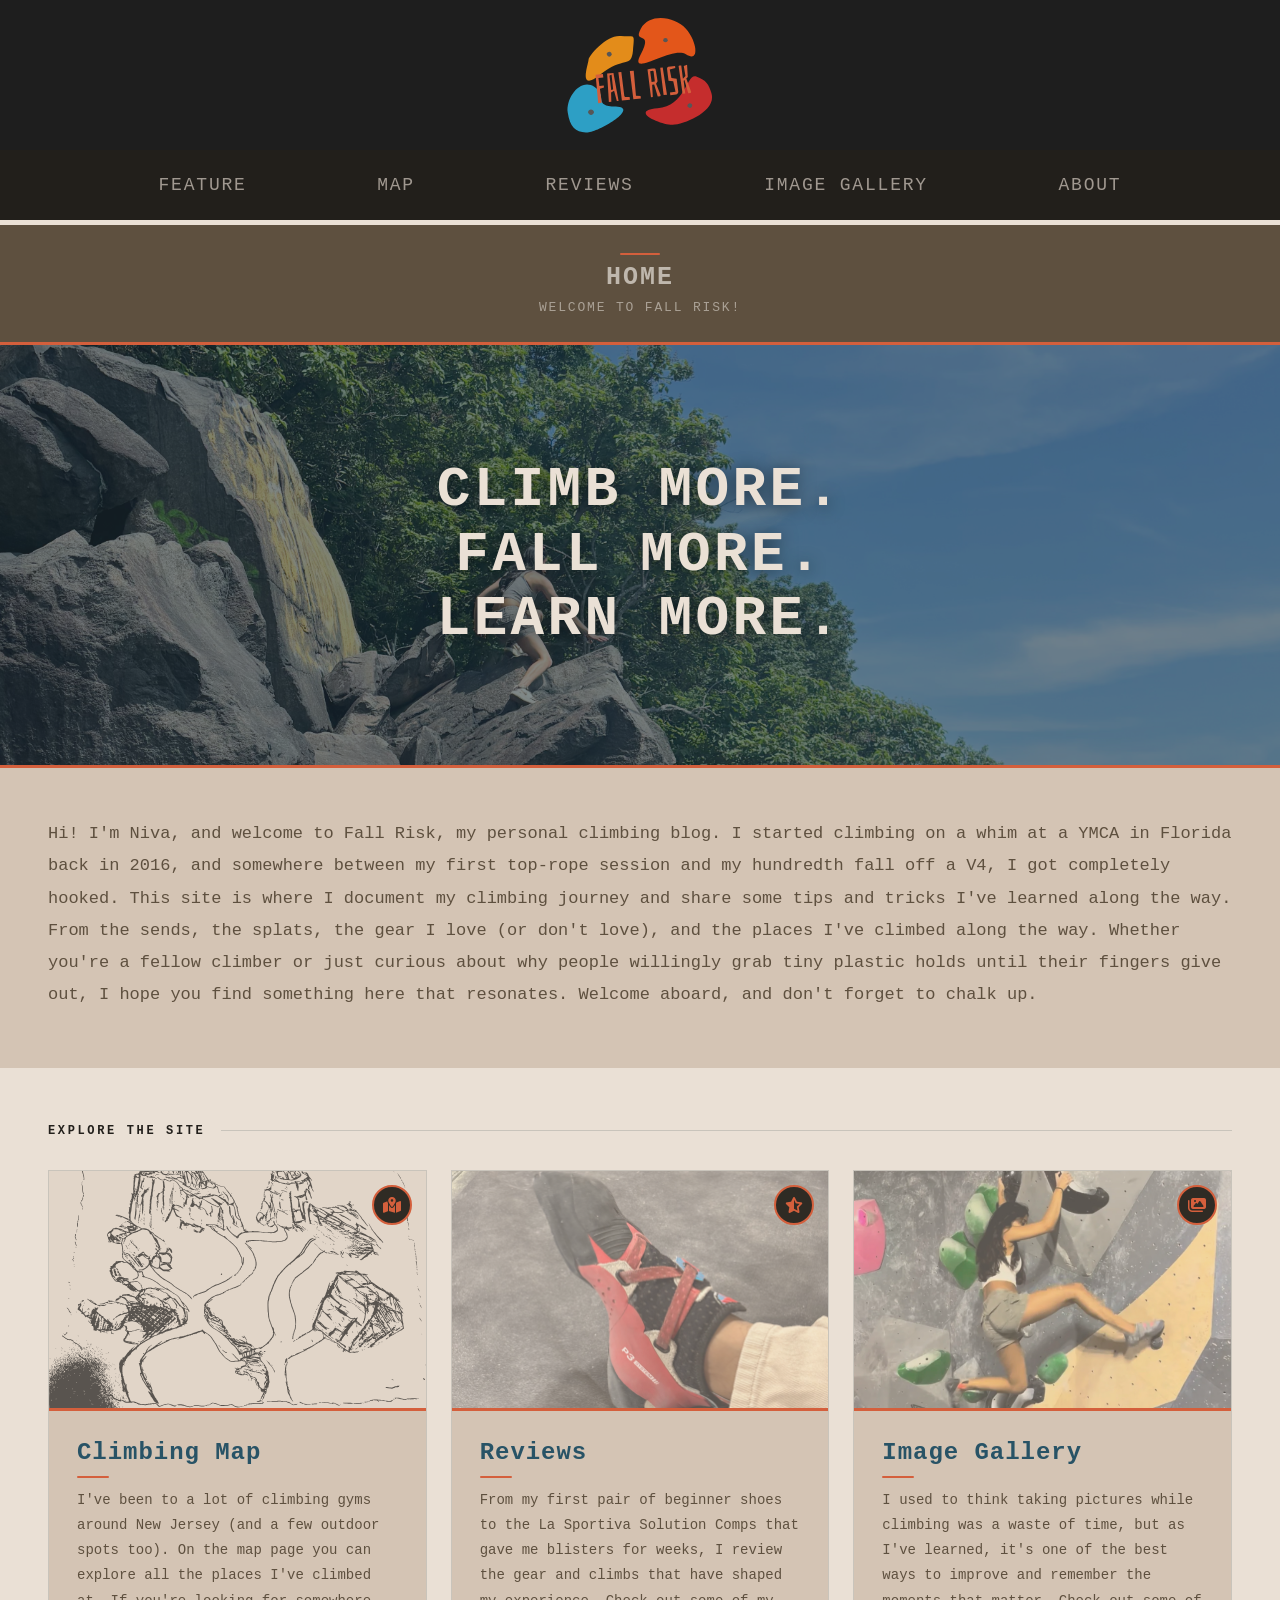
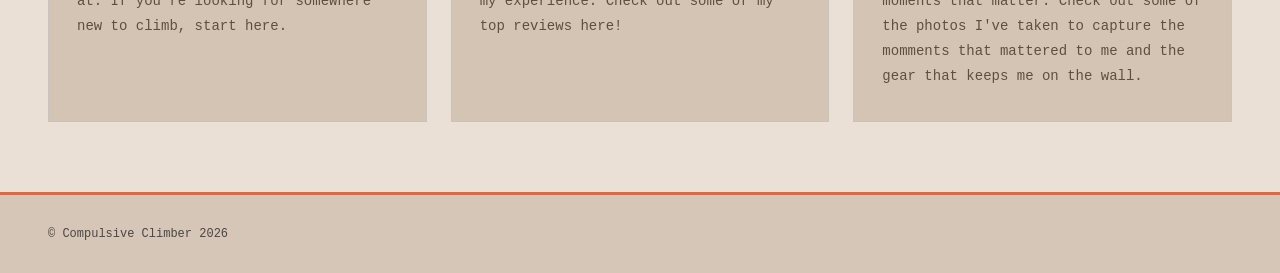
==== commit 2078b461: "final" ====
--- a/projectproject/index.html
+++ b/projectproject/index.html
@@ -18,11 +18,11 @@
 
         <nav class="nav-bar" style="grid-area: nav;">
             <div class="nav-links">
-                <a class="nav-link" href="about.html">About</a>
                 <a class="nav-link" href="feature.html">Feature</a>
                 <a class="nav-link" href="map.html">Map</a>
                 <a class="nav-link" href="reviews.html">Reviews</a>
                 <a class="nav-link" href="imagegallery.html">Image Gallery</a>
+                <a class="nav-link" href="about.html">About</a>
             </div>
         </nav>
 
@@ -45,11 +45,11 @@
 
             <div class="lead-intro">
                 <p>
-                    Hey! I'm Niva, and this is Fall Risk, my personal climbing blog. I started climbing on a whim
+                    Hi! I'm Niva, and welcome to Fall Risk, my personal climbing blog. I started climbing on a whim
                     at a YMCA in Florida back in 2016, and somewhere between my first top-rope session and my hundredth
-                    fall off a V4, I got completely hooked. This site is where I document my climbing journey — the
+                    fall off a V4, I got completely hooked. This site is where I document my climbing journey and share some tips and tricks I've learned along the way.  From the
                     sends,
-                    the splats, the gear I love (and the gear I regret buying), and the places I've climbed along the
+                    the splats, the gear I love (or don't love), and the places I've climbed along the
                     way.
                     Whether you're a fellow climber or just curious about why people willingly grab tiny plastic holds
                     until their fingers give out, I hope you find something here that resonates. Welcome aboard, and
@@ -70,8 +70,8 @@
                         <h3>Climbing Map</h3>
                         <div class="showcase-rule"></div>
                         <p>I've been to a lot of climbing gyms around New Jersey (and a few outdoor spots too). On
-                            the map page you can explore all the places I've climbed at, filtered by type — indoor
-                            bouldering, top rope, outdoor spots. If you're looking for somewhere new to climb, start
+                            the map page you can explore all the places I've climbed at.
+                            If you're looking for somewhere new to climb, start
                             here.</p>
                     </div>
                 </a>
@@ -84,8 +84,8 @@
                         <h3>Reviews</h3>
                         <div class="showcase-rule"></div>
                         <p>From my first pair of beginner shoes to the La Sportiva Solution Comps that gave me blisters
-                            for weeks — I review the gear and climbs that have shaped my experience. No
-                            fluff, just what I actually think after putting it all to the test on the wall.</p>
+                            for weeks, I review the gear and climbs that have shaped my experience. Check out some of my 
+                            top reviews here!</p>
                     </div>
                 </a>
                 <a href="imagegallery.html" class="showcase-card">
@@ -96,18 +96,17 @@
                     <div class="showcase-text">
                         <h3>Image Gallery</h3>
                         <div class="showcase-rule"></div>
-                        <p>I used to think taking pictures while climbing was a waste of time — turns out, it's one of
-                            the best ways to improve and remember the moments that matter, as well as teach others in
-                            similar positions. Check out photos of the
-                            phases of a climb, different types of holds, and the gear that keeps me on the wall.</p>
+                        <p>I used to think taking pictures while climbing was a waste of time, but as I've learned, it's one of
+                            the best ways to improve and remember the moments that matter. Check out some of the photos I've taken
+                            to capture the momments that mattered to me and the gear that keeps me on the wall.</p>
                     </div>
                 </a>
             </div>
         </section>
     </main>
-    <footer>
-        <p>&copy; 2026 Compuslive Climber. All rights reserved.</p>
-    </footer>
+    <div class="block block-content" style="grid-area: footer"> &copy; Compulsive Climber 2026
+    </div>
+</footer>
 </body>
 
 </html>
--- a/projectproject/styles.css
+++ b/projectproject/styles.css
@@ -616,7 +616,6 @@
     max-width: 100%;
 }
 
-/* imgs for IMAGE GALLERY -- BUT trying to keep it consistent in all pages */
 .block-image {
     background: var(--block-image-bg);
     border-top: 4px solid var(--block-image-bg);
@@ -925,27 +924,23 @@
 }
 
 .back-to-top {
+    padding: 15px;
     display: inline-block;
     font-size: 10px;
     letter-spacing: .18em;
     text-transform: uppercase;
-    color: #a09890;
+    color: #b86009;
     text-decoration: none;
     border-bottom: 1px solid var(--border);
-    padding-bottom: 2px;
+    padding-bottom: 10px;
     transition: color .15s, border-color .15s;
 }
 
-.back-to-top:visited {
-    color: #a09890;
-}
-
 .back-to-top:hover {
     color: var(--accent);
     border-color: var(--accent);
 }
 
-/*  Side bar stuff -- NEED TO FIX, MAKE BIGGER?? */
 .sidebar {
     position: sticky;
     top: 20px;
@@ -1047,14 +1042,12 @@
 }
 
 
-/*ABOUT PAGE FORMATTING*/
 .about-wrapper {
     max-width: 1100px;
     margin: 0 auto;
     padding: 60px 40px 100px;
 }
 
-/* bio cards */
 .bio-heading {
     font-size: 12px;
     letter-spacing: .22em;
@@ -1237,7 +1230,6 @@
     justify-content: flex-end;
 }
 
-/* FOR THE ZIGZAGS  */
 .climb-event.left .hold-col {
     margin-left: 10%;
 }
@@ -1790,12 +1782,6 @@
     }
 }
 
-
-/* ═══════════════════════════════════════════
-   HOME PAGE
-   ═══════════════════════════════════════════ */
-
-/* ── Lead Section ── */
 .home-lead {
     display: flex;
     flex-direction: column;
@@ -1804,7 +1790,7 @@
 .lead-banner {
     position: relative;
     width: 100%;
-    height: 520px;
+    height: 420px;
     overflow: hidden;
     background: var(--block-image-bg);
 }
@@ -1845,9 +1831,8 @@
     text-shadow: 0 1px 8px rgba(0, 0, 0, .4);
 }
 
-/* ── Intro ── */
 .lead-intro {
-    max-width: 1200px;
+    max-width: 1400px;
     width: 100%;
     margin: 0 auto;
     padding: 50px 48px 56px;
@@ -1863,9 +1848,8 @@
     max-width: 100%;
 }
 
-/* ── Showcase Section ── */
 .home-showcase {
-    max-width: 1200px;
+    max-width: 1400px;
     width: 100%;
     margin: 0 auto;
     padding: 56px 48px 70px;
@@ -1896,7 +1880,7 @@
     gap: 24px;
 }
 
-/* ── Showcase Cards ── */
+
 .showcase-card {
     display: flex;
     flex-direction: column;
@@ -1915,7 +1899,7 @@
     position: relative;
     height: 240px;
     overflow: hidden;
-    background: var(--block-image-bg);
+    background: var(--block-intro-bg);
     border-bottom: 3px solid var(--accent);
 }
 
@@ -2020,40 +2004,13 @@
 
 .feature-hero .hero-slot:last-child { border-right: none; }
 
-/* placeholder style for all image slots */
-.img-placeholder {
-    width: 100%;
-    height: 100%;
-    min-height: 200px;
-    background: linear-gradient(135deg, #2f2b24 0%, #22333b 100%);
-    display: flex;
-    flex-direction: column;
-    align-items: center;
-    justify-content: center;
-    gap: 8px;
-    color: #5e503f;
-    font-family: var(--font-mono);
-    font-size: 10px;
-    letter-spacing: .12em;
-    text-transform: uppercase;
-    border: 1px dashed #3a3530;
-}
-
-.img-placeholder .ph-num {
-    font-size: 28px;
-    color: #3a3530;
-    font-weight: bold;
-    line-height: 1;
-}
-
 /* ── Feature body wrapper ── */
 .feature-wrapper {
     max-width: 1400px;
     margin: 0 auto;
-    padding: 0 0 60px;
-}
-
-/* ── Essay title block ── */
+    padding: 0 0 0px;
+}
+
 .feature-title-block {
     background: var(--block-header-bg);
     color: #e8e3dc;
@@ -2062,10 +2019,10 @@
 }
 
 .feature-kicker {
-    font-size: 9px;
+    font-size: 15px;
     letter-spacing: .28em;
     text-transform: uppercase;
-    color: var(--accent);
+    color: #d1b1a7;
     font-family: var(--font-mono);
     margin-bottom: 14px;
 }
@@ -2080,19 +2037,6 @@
     margin-bottom: 6px;
 }
 
-.feature-title span {
-    color: var(--accent);
-}
-
-.feature-subtitle {
-    font-size: 15px;
-    color: #a09890;
-    letter-spacing: .1em;
-    text-transform: uppercase;
-    margin-top: 14px;
-    padding-top: 14px;
-    border-top: 1px solid rgba(255,255,255,.1);
-}
 
 .feature-intro {
     padding: 36px 64px 28px;
@@ -2101,21 +2045,10 @@
 }
 
 .feature-intro p {
-    font-size: 15px;
+    font-size: 16px;
     line-height: 2;
     color: #285366;
-    max-width: 900px;
-    font-family: var(--font-mono);
-}
-
-.feature-intro p::first-letter {
-    font-size: 52px;
-    font-weight: bold;
-    float: left;
-    line-height: .8;
-    margin-right: 10px;
-    margin-top: 6px;
-    color: var(--accent);
+    max-width: 1200px;
     font-family: var(--font-mono);
 }
 
@@ -2138,7 +2071,7 @@
     background: var(--block-content-bg);
     display: flex;
     flex-direction: column;
-    gap: 16px;
+    gap: 10px;
     justify-content: center;
 }
 
@@ -2146,20 +2079,20 @@
     display: flex;
     align-items: center;
     gap: 10px;
-    margin-bottom: 4px;
+    margin-bottom: 20px;
 }
 
 .section-num {
     font-size: 36px;
     font-weight: bold;
     color: var(--accent);
-    opacity: .3;
+    opacity: .6;
     line-height: 1;
     font-family: var(--font-mono);
 }
 
 .section-tag {
-    font-size: 9px;
+    font-size: 12px;
     letter-spacing: .24em;
     text-transform: uppercase;
     color: var(--accent);
@@ -2169,7 +2102,7 @@
 }
 
 .section-heading {
-    font-size: 20px;
+    font-size: 25px;
     font-weight: bold;
     letter-spacing: .06em;
     text-transform: uppercase;
@@ -2178,15 +2111,9 @@
     margin-bottom: 6px;
 }
 
-.header-rule {
-    width: 40px;
-    height: 2px;
-    background: var(--accent);
-    border-radius: 1px;
-}
 
 .section-text p {
-    font-size: 15px;
+    font-size: 16px;
     line-height: 1.95;
     color: #5e503f;
     font-family: var(--font-mono);
@@ -2197,12 +2124,11 @@
     border-top: 1px dashed var(--border);
 }
 
-/* pull quote inside a section */
 .pull-quote {
     border-left: 3px solid var(--accent);
     padding: 10px 16px;
     background: rgba(212, 95, 60, .07);
-    font-size: 14px;
+    font-size: 16px;
     font-style: italic;
     line-height: 1.7;
     color: #3a3632;
@@ -2239,17 +2165,16 @@
     bottom: 0; left: 0; right: 0;
     background: rgba(34,31,27,.78);
     color: #e8e3dc;
-    font-size: 9px;
+    font-size: 10px;
     letter-spacing: .12em;
     text-transform: uppercase;
     padding: 6px 10px;
     font-family: var(--font-mono);
 }
 
-/* ── Closing block ── */
+
 .feature-closing {
-    display: grid;
-    grid-template-columns: 1fr 1fr;
+    display: flex;
     border-bottom: 4px solid var(--accent);
     min-height: 320px;
 }
@@ -2265,7 +2190,7 @@
 }
 
 .closing-text .close-label {
-    font-size: 9px;
+    font-size: 25px;
     letter-spacing: .28em;
     text-transform: uppercase;
     color: var(--accent);
@@ -2273,7 +2198,7 @@
 }
 
 .closing-text p {
-    font-size: 13px;
+    font-size: 16px;
     line-height: 2;
     color: #a09890;
     font-family: var(--font-mono);
@@ -2284,24 +2209,3 @@
     font-style: normal;
     font-weight: bold;
 }
-
-.closing-img {
-    overflow: hidden;
-    background: var(--block-image-bg);
-    position: relative;
-}
-
-.closing-img img {
-    width: 100%;
-    height: 100%;
-    object-fit: cover;
-    display: block;
-    opacity: 70%;
-}
-
-.feature-footer a {
-    color: var(--accent);
-    text-decoration: none;
-}
-
-.feature-footer a:hover { text-decoration: underline; }
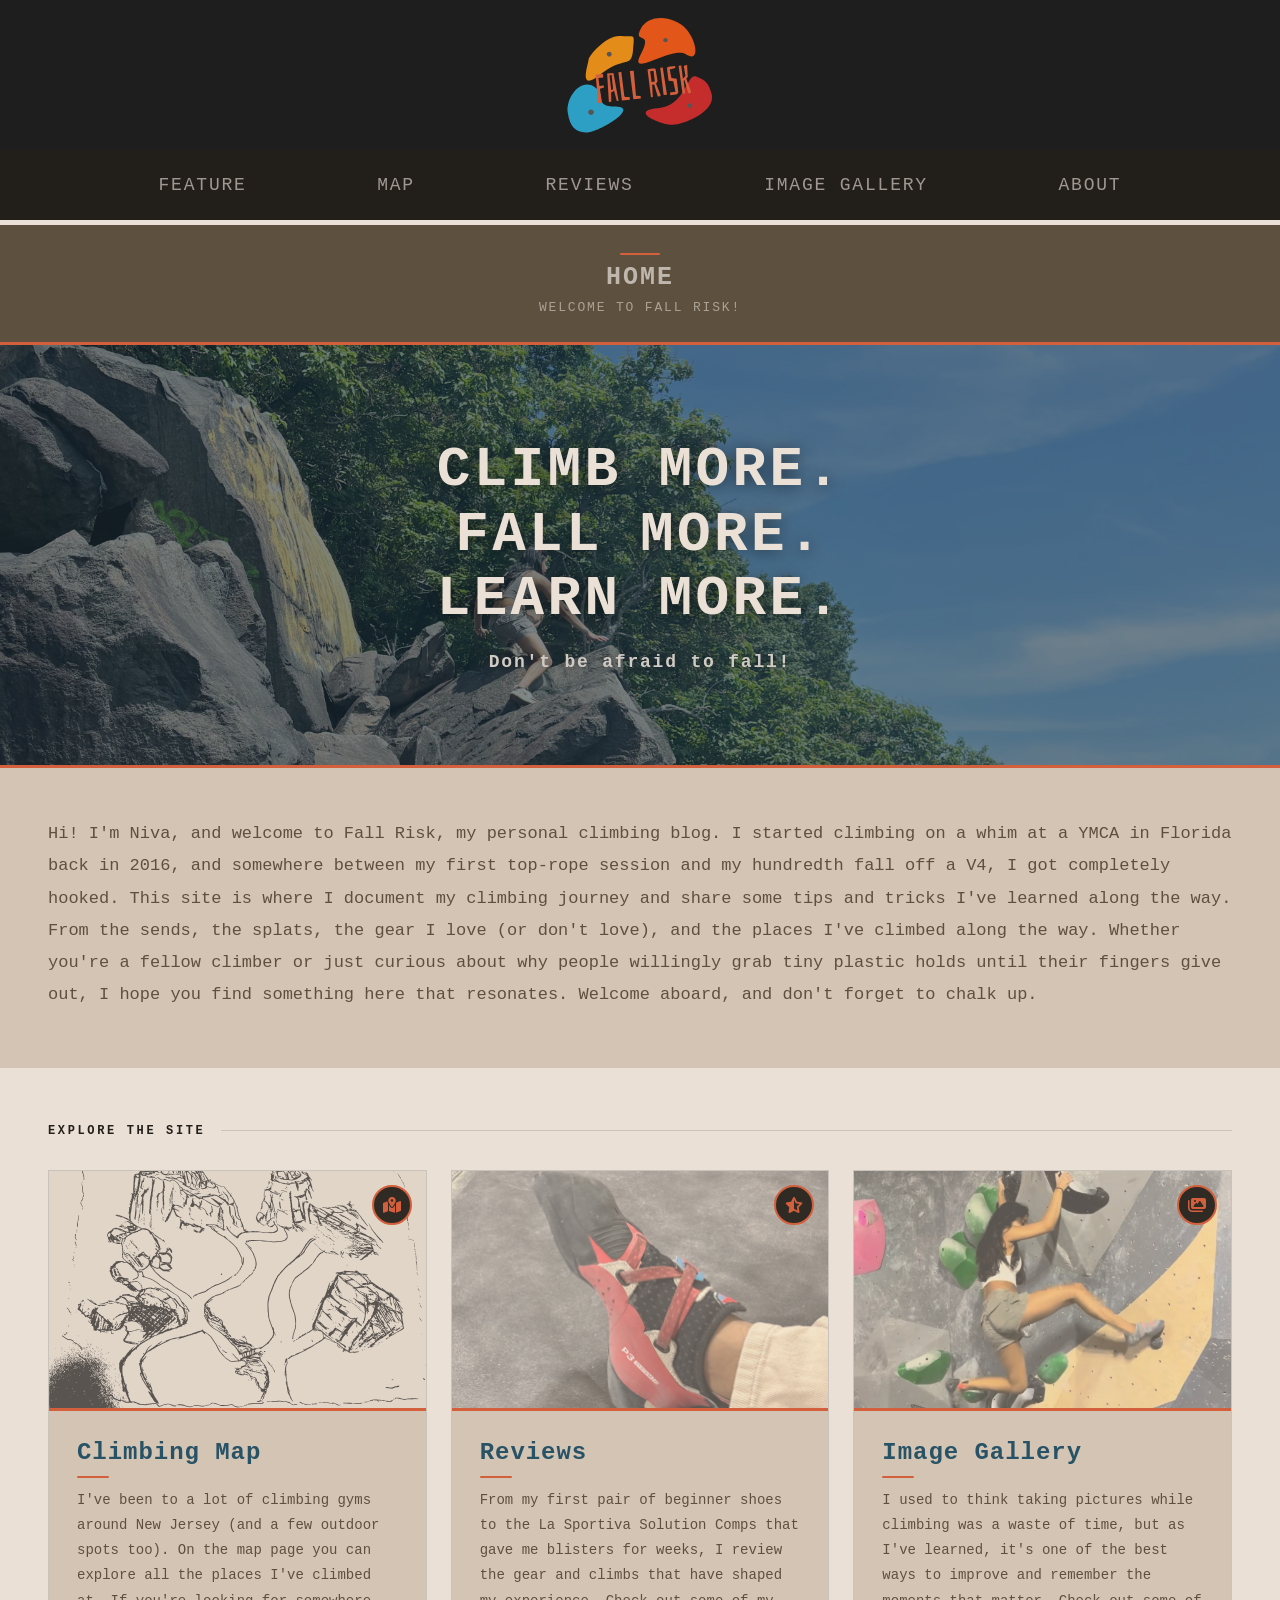
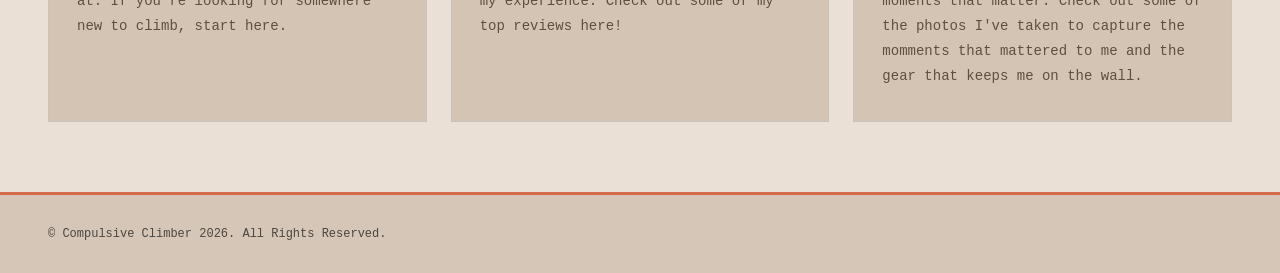
==== commit 59565975: "final" ====
--- a/projectproject/index.html
+++ b/projectproject/index.html
@@ -40,6 +40,7 @@
                 <img src="imgs/homebanner.png" alt="Climbing banner — replace with your own image" />
                 <div class="lead-overlay">
                     <h1 class="lead-primary">Climb More.<br>Fall More.<br>Learn More.</h1>
+                    <h3 class="lead-secondary">Don't be afraid to fall!</h3>
                 </div>
             </div>
 
@@ -104,7 +105,8 @@
             </div>
         </section>
     </main>
-    <div class="block block-content" style="grid-area: footer"> &copy; Compulsive Climber 2026
+    <footer>
+    <div class="block block-content" style="grid-area: footer"> &copy; Compulsive Climber 2026. All Rights Reserved.
     </div>
 </footer>
 </body>
--- a/projectproject/styles.css
+++ b/projectproject/styles.css
@@ -76,6 +76,16 @@
     margin: 0 auto;
 }
 
+a {
+
+    color: var(--accent);  
+    text-decoration: none;      
+}
+
+a:hover{
+    color: var(--block-image-bg);  
+}
+
 .gallery-groups {
     display: grid;
     grid-template-columns: 1fr 1fr 1fr;
@@ -523,7 +533,6 @@
     height: auto;
 }
 
-/* header -- ALL PAGES */
 .block-header {
     background: var(--block-header-bg);
     color: #e8e3dc;
@@ -541,6 +550,7 @@
 /* Block formating for IMAGE GALLERY PAGE */
 
 .block-group {
+    border-top: 10px solid var(--bg);
     background: var(--block-group-bg);
     color: #d0cbc4;
     cursor: pointer;
@@ -562,6 +572,10 @@
     position: relative;
     text-align: center;
     border-right: 2px solid #504b47;
+    width: 100%;
+    height: 400px; 
+    overflow: hidden;
+    position: relative;
 }
 
 .group-container img {
@@ -924,15 +938,16 @@
 }
 
 .back-to-top {
-    padding: 15px;
+    padding: 10px;
     display: inline-block;
-    font-size: 10px;
+    font-size: 12px;
     letter-spacing: .18em;
     text-transform: uppercase;
-    color: #b86009;
+    color: #3d1f01;
     text-decoration: none;
     border-bottom: 1px solid var(--border);
     padding-bottom: 10px;
+    margin-bottom: 15px;
     transition: color .15s, border-color .15s;
 }
 
@@ -1327,6 +1342,7 @@
 }
 
 .map-wrapper {
+    border-top: 10px solid var(--bg);
     display: grid;
     grid-template-columns: 280px 1fr;
     grid-template-rows: 1fr auto;
@@ -1978,6 +1994,7 @@
 }
 
 .feature-hero {
+    border-top: 10px solid var(--bg);
     display: grid;
     grid-template-columns: 2fr 1fr 1fr;
     grid-template-rows: 420px;
